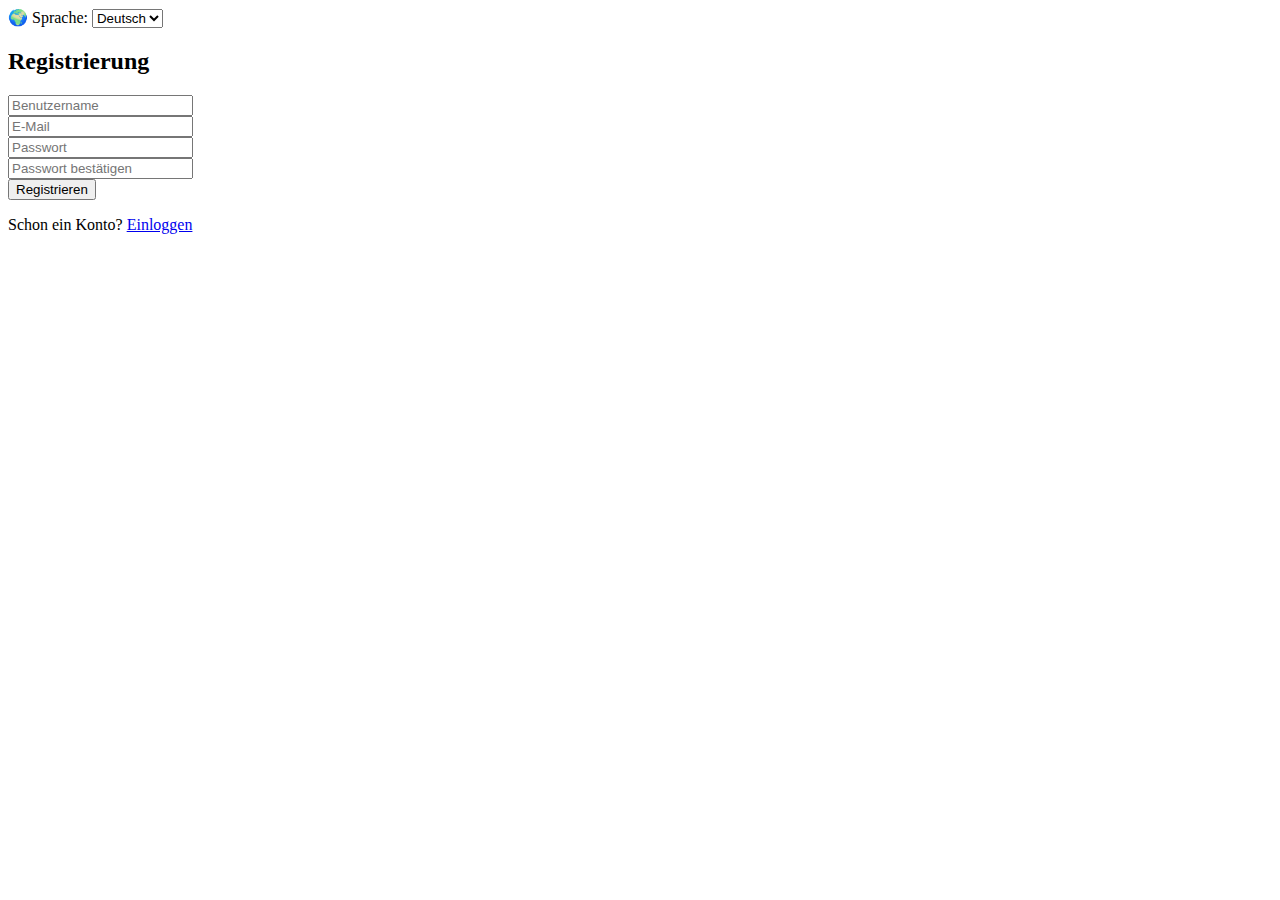
==== Html/Registrieren.html @ f3054806 "first commit" ====
<!DOCTYPE html>
<html lang="de">
<head>
    <meta charset="UTF-8">
    <meta name="viewport" content="width=device-width, initial-scale=1.0">
    <title>Registrierung</title>
    <link rel="stylesheet" href="/Modul_183/Arbeit M183 2/CSS/styles.css">
    <script src="https://www.google.com/recaptcha/api.js" async defer></script>
</head>
<body>
    <div class="language-selector">
        <label for="language">🌍 Sprache:</label>
        <select id="language" onchange="changeLanguage(this.value)">
            <option value="de">Deutsch</option>
            <option value="en">English</option>
        </select>
    </div>
    
    
    <div class="container">
        <h2>Registrierung</h2>

        <div class="input-group">
            <input type="text" id="username" placeholder="Benutzername" required>
        </div>

        <div class="input-group">
            <input type="email" id="email" placeholder="E-Mail" required>
        </div>

        <div class="input-group">
            <input type="password" id="password" placeholder="Passwort" required>
        </div>

        <div class="input-group">
            <input type="password" id="confirm-password" placeholder="Passwort bestätigen" required>
        </div>

        <div class="g-recaptcha" data-sitekey="6LeIxAcTAAAAAJcZVRqyHh71UMIEGNQ_MXjiZKhI"></div>
        <button onclick="handleAuth()">Registrieren</button>

        <p id="toggle-text">Schon ein Konto? <a href="/Html/index.html">Einloggen</a></p>
        <p id="message"></p>
    </div>

    <script src="/JavaScript/script.js"></script>
</body>
</html>
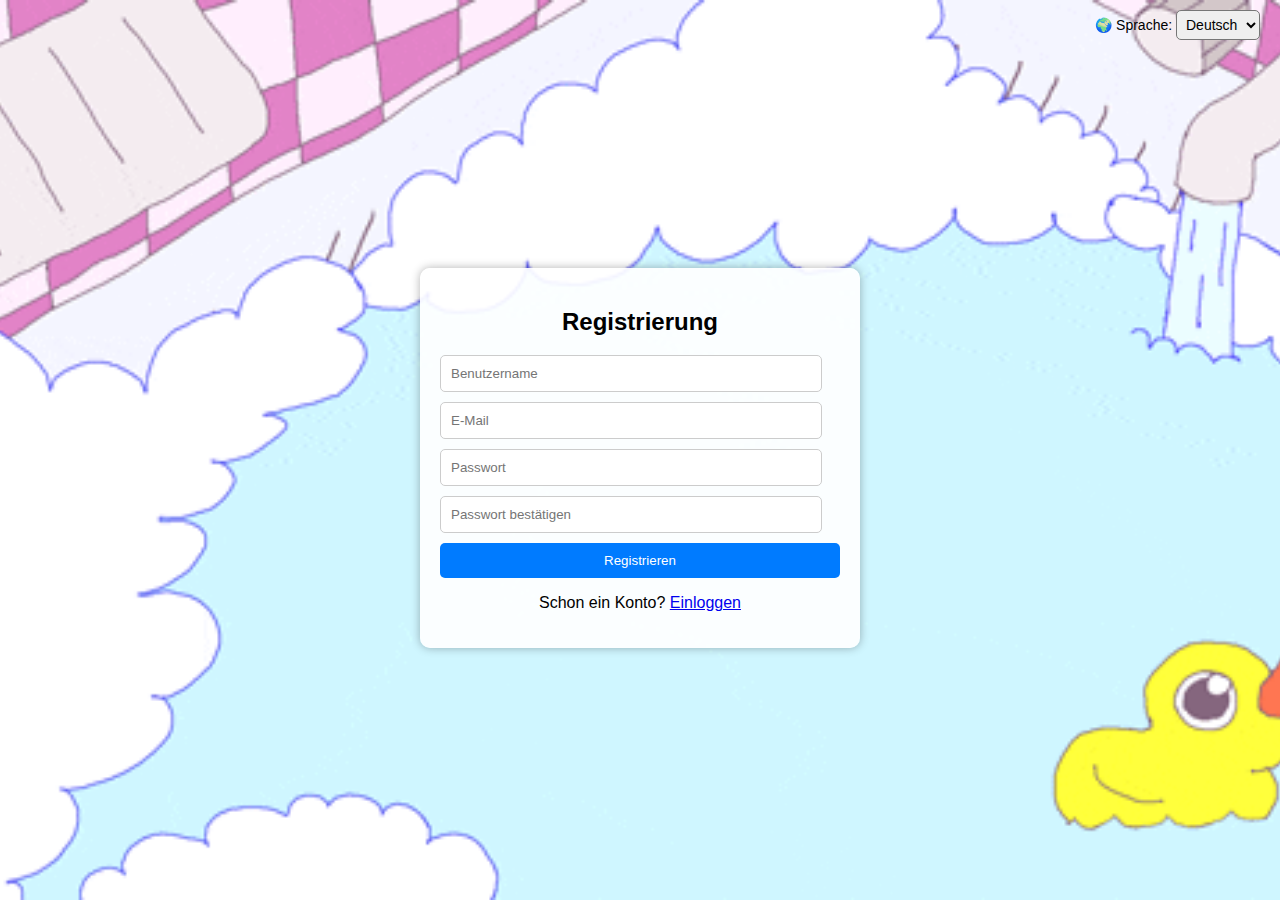
==== commit e070bdd4: "Pfad angepasst" ====
--- a/Html/Registrieren.html
+++ b/Html/Registrieren.html
@@ -4,7 +4,7 @@
     <meta charset="UTF-8">
     <meta name="viewport" content="width=device-width, initial-scale=1.0">
     <title>Registrierung</title>
-    <link rel="stylesheet" href="/Modul_183/Arbeit M183 2/CSS/styles.css">
+    <link rel="stylesheet" href="/CSS/styles.css">
     <script src="https://www.google.com/recaptcha/api.js" async defer></script>
 </head>
 <body>
--- a/CSS/styles.css
+++ b/CSS/styles.css
@@ -0,0 +1,63 @@
+body {
+    font-family: Arial, sans-serif;
+    display: flex;
+    justify-content: center;
+    align-items: center;
+    height: 100vh;
+    background: url('/img/Bubbles\ Bathing\ GIF.gif') no-repeat center center fixed; /* Stelle sicher, dass der Pfad stimmt */
+    background-size: cover;
+}
+
+.container {
+    background: rgba(255, 255, 255, 0.9);
+    padding: 20px;
+    border-radius: 10px;
+    box-shadow: 0px 0px 10px rgba(0, 0, 0, 0.3);
+    text-align: center;
+    width: 400px;
+}
+
+input {
+    display: block;
+    width: 90%;
+    margin: 10px 0;
+    padding: 10px;
+    border: 1px solid #ccc;
+    border-radius: 5px;
+}
+
+button {
+    background-color: #007bff;
+    color: white;
+    padding: 10px;
+    border: none;
+    border-radius: 5px;
+    cursor: pointer;
+    width: 100%;
+}
+
+button:hover {
+    background-color: #0056b3;
+}
+
+.language-selector {
+    position: absolute;
+    top: 10px;
+    right: 20px;
+    font-size: 14px;
+}
+
+.language-selector select {
+    padding: 5px;
+    font-size: 14px;
+    border-radius: 5px;
+    cursor: pointer;
+}
+
+.fade-out {
+    opacity: 0;
+}
+
+.fade-in {
+    opacity: 1;
+}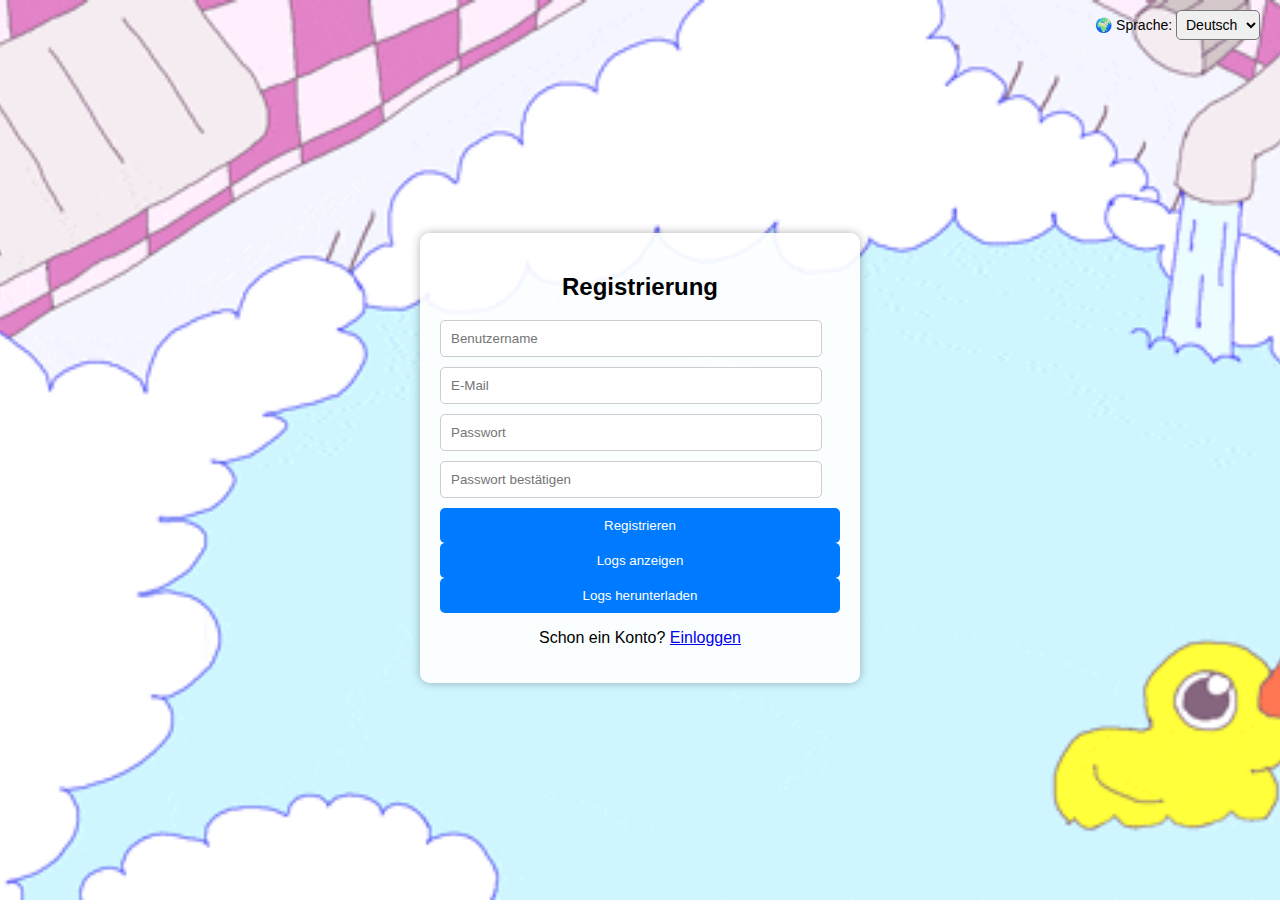
==== commit 45bf9d21: "Logs mit beiden Knöpfen" ====
--- a/Html/Registrieren.html
+++ b/Html/Registrieren.html
@@ -39,6 +39,10 @@
         <div class="g-recaptcha" data-sitekey="6LeIxAcTAAAAAJcZVRqyHh71UMIEGNQ_MXjiZKhI"></div>
         <button onclick="handleAuth()">Registrieren</button>
 
+        <button onclick="showLogs()">Logs anzeigen</button>
+        <button onclick="downloadLogs()">Logs herunterladen</button>
+        <div id="logDisplay"></div>
+
         <p id="toggle-text">Schon ein Konto? <a href="/Html/index.html">Einloggen</a></p>
         <p id="message"></p>
     </div>
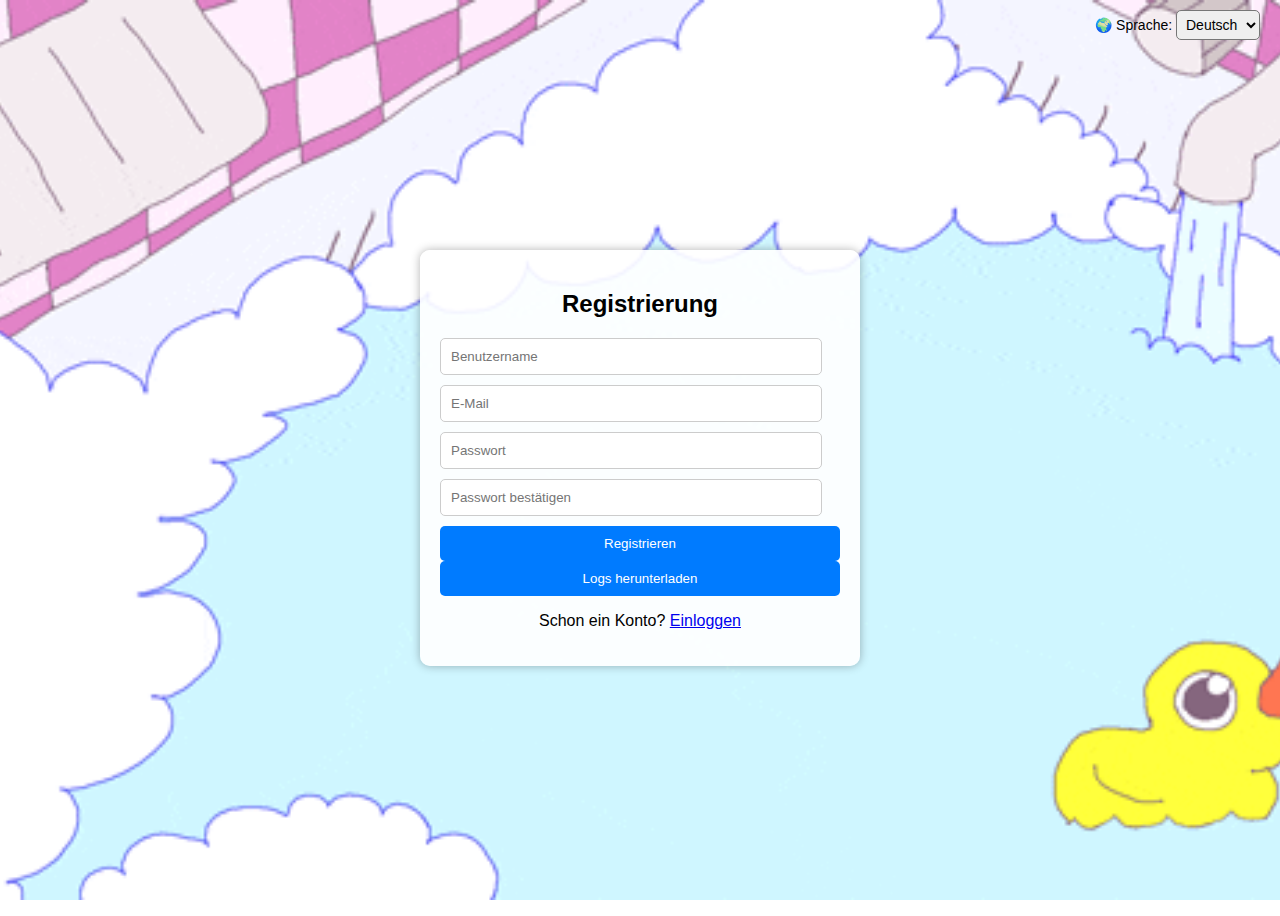
==== commit 10804821: "Logs nur mit herunterladen" ====
--- a/Html/Registrieren.html
+++ b/Html/Registrieren.html
@@ -39,7 +39,6 @@
         <div class="g-recaptcha" data-sitekey="6LeIxAcTAAAAAJcZVRqyHh71UMIEGNQ_MXjiZKhI"></div>
         <button onclick="handleAuth()">Registrieren</button>
 
-        <button onclick="showLogs()">Logs anzeigen</button>
         <button onclick="downloadLogs()">Logs herunterladen</button>
         <div id="logDisplay"></div>
 
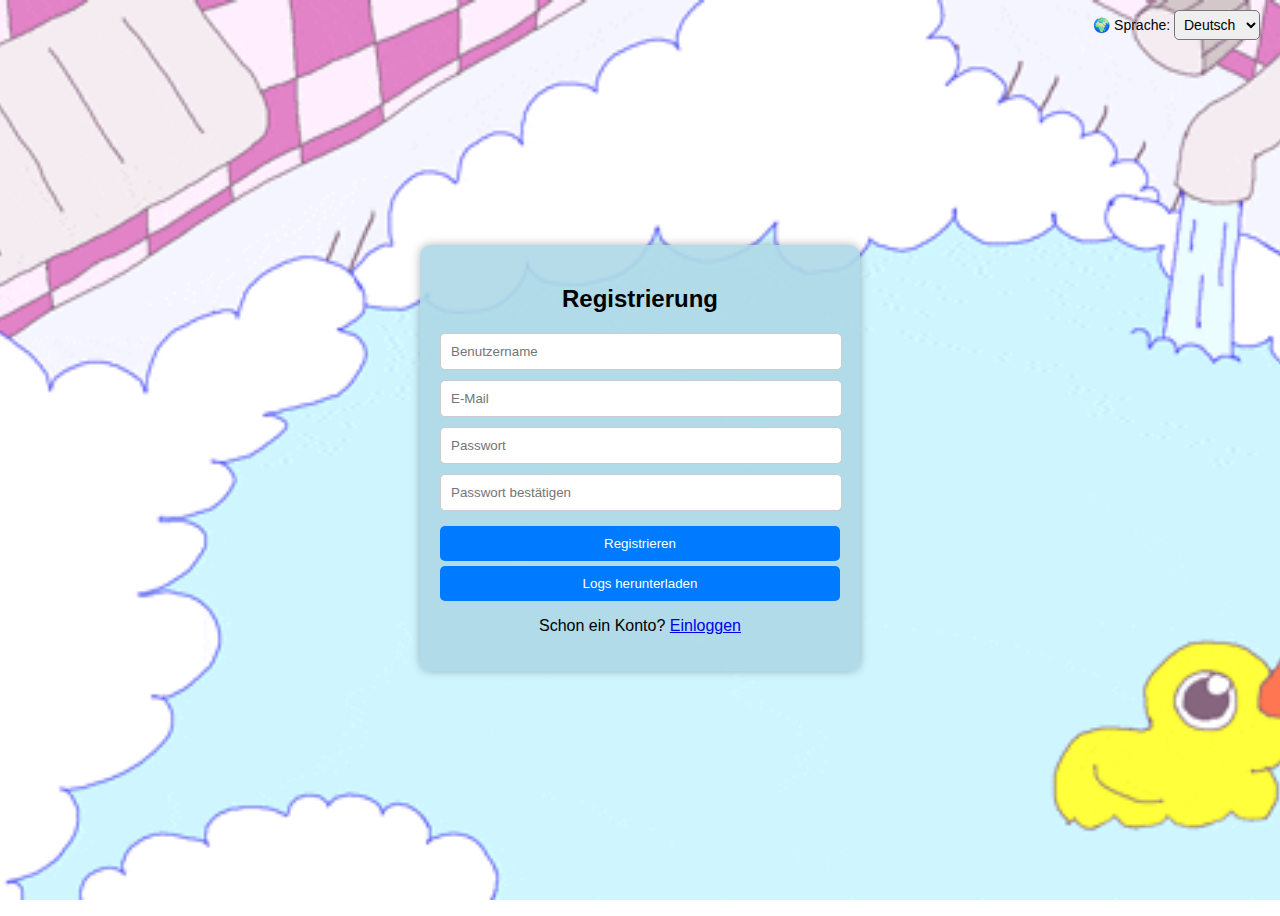
==== commit d5768291: "Bugfix: Verschiedene Sprachen Seitenwechsel" ====
--- a/Html/Registrieren.html
+++ b/Html/Registrieren.html
@@ -13,6 +13,8 @@
         <select id="language" onchange="changeLanguage(this.value)">
             <option value="de">Deutsch</option>
             <option value="en">English</option>
+            <option value="fr">Français</option>
+            <option value="it">Italiano</option>
         </select>
     </div>
     
@@ -33,11 +35,11 @@
         </div>
 
         <div class="input-group">
-            <input type="password" id="confirm-password" placeholder="Passwort bestätigen" required>
+            <input type="password" id="confirm-password" placeholder="Passwort bestätigen" minlength="15" maxlength="45" required>
         </div>
 
         <div class="g-recaptcha" data-sitekey="6LeIxAcTAAAAAJcZVRqyHh71UMIEGNQ_MXjiZKhI"></div>
-        <button onclick="handleAuth()">Registrieren</button>
+        <button onclick="handleAuth(true)">Registrieren</button>
 
         <button onclick="downloadLogs()">Logs herunterladen</button>
         <div id="logDisplay"></div>
--- a/CSS/styles.css
+++ b/CSS/styles.css
@@ -4,60 +4,61 @@
     justify-content: center;
     align-items: center;
     height: 100vh;
-    background: url('/img/Bubbles\ Bathing\ GIF.gif') no-repeat center center fixed; /* Stelle sicher, dass der Pfad stimmt */
+    background: url('/img/Bubbles\ Bathing\ GIF.gif') no-repeat center center fixed;
     background-size: cover;
 }
-
+ 
 .container {
-    background: rgba(255, 255, 255, 0.9);
+    background:rgba(173, 216, 230, 0.9);
     padding: 20px;
     border-radius: 10px;
     box-shadow: 0px 0px 10px rgba(0, 0, 0, 0.3);
     text-align: center;
     width: 400px;
 }
-
+ 
 input {
     display: block;
-    width: 90%;
+    width: 95%;
     margin: 10px 0;
     padding: 10px;
     border: 1px solid #ccc;
     border-radius: 5px;
 }
-
+ 
 button {
     background-color: #007bff;
     color: white;
     padding: 10px;
     border: none;
     border-radius: 5px;
+    margin-top: 5px;
     cursor: pointer;
     width: 100%;
 }
-
+ 
 button:hover {
     background-color: #0056b3;
 }
-
+ 
 .language-selector {
     position: absolute;
     top: 10px;
     right: 20px;
     font-size: 14px;
 }
-
+ 
 .language-selector select {
     padding: 5px;
     font-size: 14px;
     border-radius: 5px;
     cursor: pointer;
 }
-
+ 
 .fade-out {
     opacity: 0;
 }
-
+ 
 .fade-in {
     opacity: 1;
 }